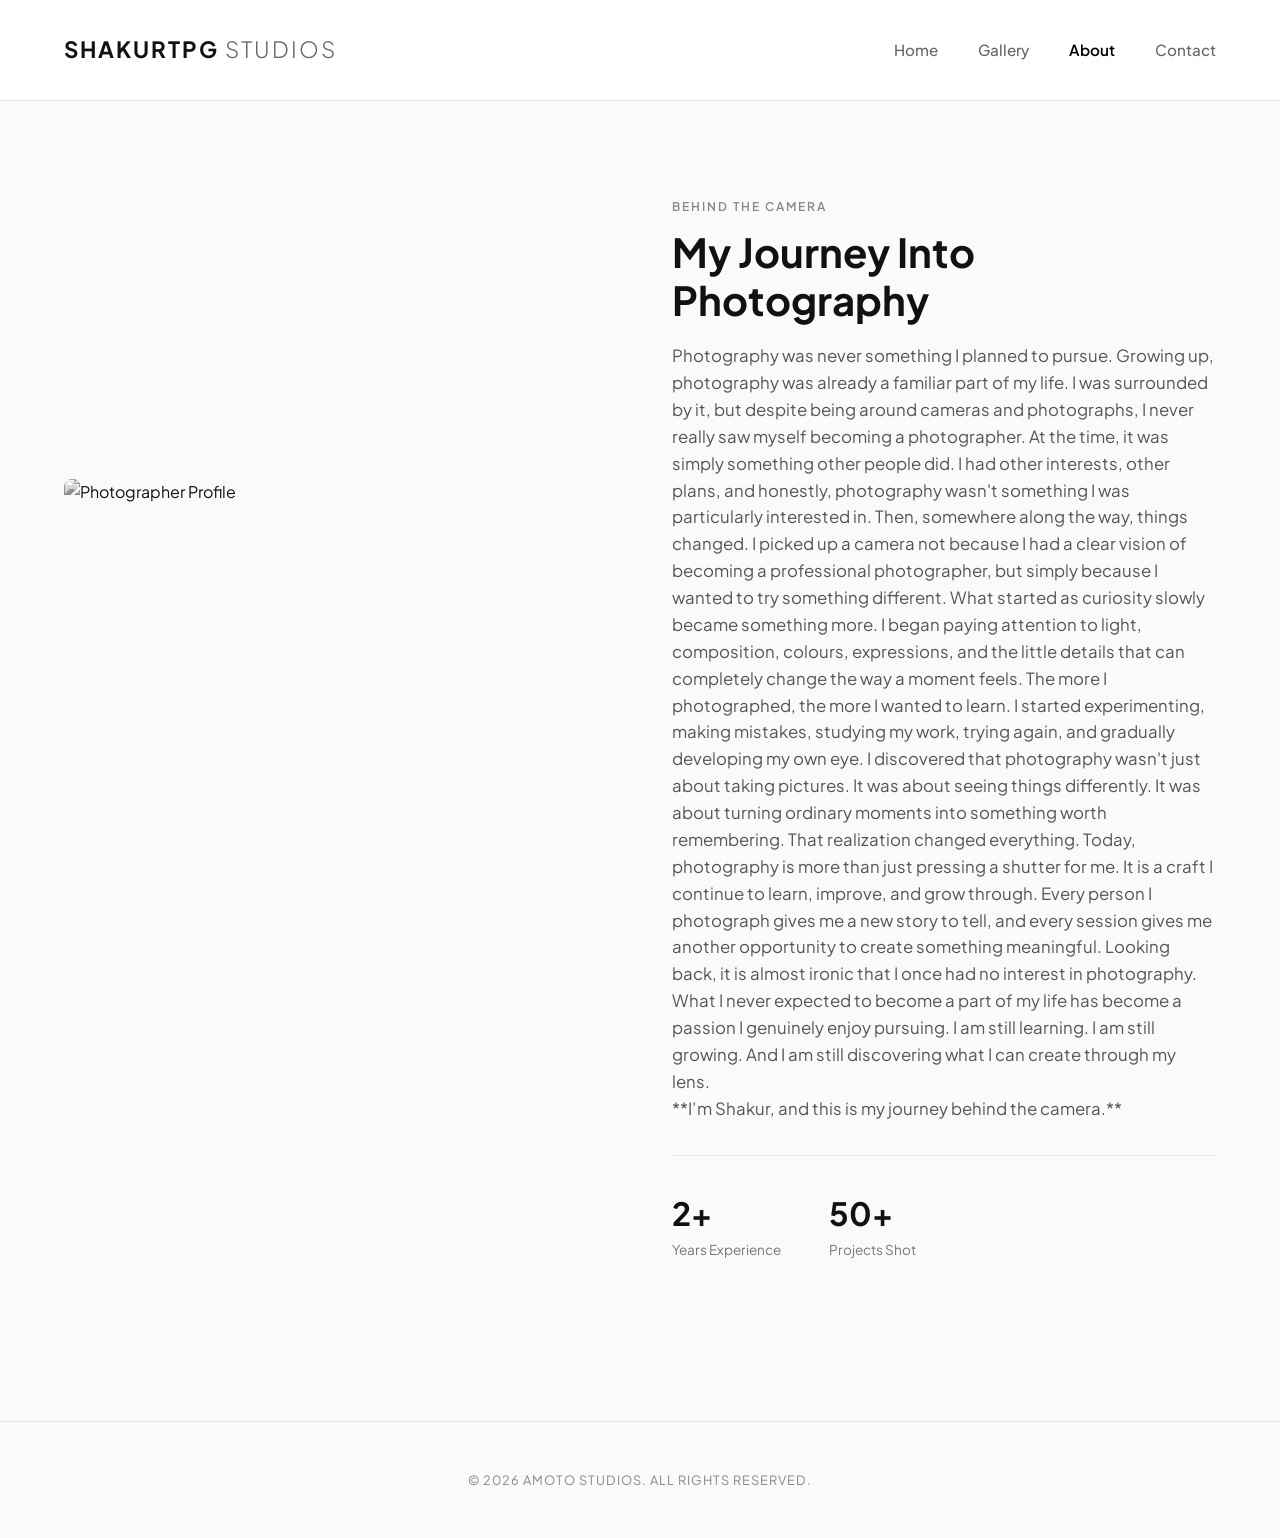
==== about.html @ 45916375 "Add files via upload" ====
<!DOCTYPE html>
<html lang="en">
<head>
    <meta charset="UTF-8">
    <meta name="viewport" content="width=device-width, initial-scale=1.0">
    <title>About | SHAKURTPG</title>
    <link rel="stylesheet" href="style.css">
    <link href="https://fonts.googleapis.com/css2?family=Plus+Jakarta+Sans:wght@300;400;500;600;700&display=swap" rel="stylesheet">
</head>
<body>
    <header>
        <div class="logo">SHAKURTPG <span>STUDIOS</span></div>
        <nav>
            <a href="index.html">Home</a>
            <a href="gallery.html">Gallery</a>
            <a href="about.html" class="active">About</a>
            <a href="contact.html">Contact</a>
        </nav>
    </header>

    <main class="page-container">
        <section class="about-section">
            <div class="about-image">
                <img src="camera1.jpg" alt="Photographer Profile">
            </div>
            <div class="about-text">
                <span class="tag">Behind the Camera</span>
                <h1>My Journey Into Photography</h1>
                <p>

Photography was never something I planned to pursue.

Growing up, photography was already a familiar part of my life. I was surrounded by it, but despite being around cameras and photographs, I never really saw myself becoming a photographer. At the time, it was simply something other people did. I had other interests, other plans, and honestly, photography wasn't something I was particularly interested in.

Then, somewhere along the way, things changed.

I picked up a camera not because I had a clear vision of becoming a professional photographer, but simply because I wanted to try something different. What started as curiosity slowly became something more. I began paying attention to light, composition, colours, expressions, and the little details that can completely change the way a moment feels.

The more I photographed, the more I wanted to learn.

I started experimenting, making mistakes, studying my work, trying again, and gradually developing my own eye. I discovered that photography wasn't just about taking pictures. It was about seeing things differently. It was about turning ordinary moments into something worth remembering.

That realization changed everything.

Today, photography is more than just pressing a shutter for me. It is a craft I continue to learn, improve, and grow through. Every person I photograph gives me a new story to tell, and every session gives me another opportunity to create something meaningful.

Looking back, it is almost ironic that I once had no interest in photography. What I never expected to become a part of my life has become a passion I genuinely enjoy pursuing.

I am still learning. I am still growing. And I am still discovering what I can create through my lens.

<br>**I’m Shakur, and this is my journey behind the camera.**</p>
                <div class="stats-grid">
                    <div class="stat-card">
                        <h3>2+</h3>
                        <p>Years Experience</p>
                    </div>
                    <div class="stat-card">
                        <h3>50+</h3>
                        <p>Projects Shot</p>
                    </div>
                </div>
            </div>
        </section>
    </main>

    <footer>
        <p>&copy; 2026 AMOTO STUDIOS. ALL RIGHTS RESERVED.</p>
    </footer>
</body>
</html>
---- style.css ----
* { 
    margin: 0; 
    padding: 0; 
    box-sizing: border-box; 
} 

body { 
    font-family: 'Plus Jakarta Sans', sans-serif; 
    background-color: #FAFAFA; 
    color: #111111; 
    line-height: 1.6; 
} 

/* Header & Nav */ 
header { 
    display: flex; 
    justify-content: space-between; 
    align-items: center; 
    padding: 2rem 5%; 
    background-color: #FFFFFF; 
    border-bottom: 1px solid #E5E5E5; 
} 

.logo { 
    font-size: 1.4rem; 
    font-weight: 700; 
    letter-spacing: 2px; 
} 

.logo span { 
    font-weight: 300; 
    color: #666; 
} 

nav { 
    display: flex; 
    gap: 2.5rem; 
} 

nav a { 
    text-decoration: none; 
    color: #666666; 
    font-weight: 500; 
    font-size: 0.95rem; 
    transition: color 0.2s ease; 
} 

nav a:hover, nav a.active { 
    color: #000000; 
    font-weight: 600; 
} 

/* Base Container */ 
main { 
    padding: 0 5%; 
} 

.page-container { 
    padding-top: 4rem; 
    padding-bottom: 4rem; 
} 

.tag { 
    text-transform: uppercase; 
    font-size: 0.75rem; 
    letter-spacing: 2px; 
    font-weight: 600; 
    color: #888; 
    display: block; 
    margin-bottom: 0.75rem; 
} 

/* Hero Section */ 
.hero { 
    display: flex; 
    align-items: center; 
    justify-content: space-between; 
    min-height: calc(85vh - 80px); 
    gap: 4rem; 
    padding: 3rem 0; 
} 

.hero-content { 
    flex: 1; 
} 

.hero-content h1 { 
    font-size: 3.2rem; 
    line-height: 1.15; 
    font-weight: 700; 
    margin-bottom: 1.2rem; 
    letter-spacing: -1px; 
} 

.hero-content p { 
    font-size: 1.1rem; 
    color: #555; 
    margin-bottom: 2rem; 
    max-width: 500px; 
} 

.hero-btns { 
    display: flex; 
    gap: 1rem; 
} 

.btn { 
    padding: 0.9rem 2rem; 
    text-decoration: none; 
    border-radius: 4px; 
    font-weight: 600; 
    font-size: 0.9rem; 
    transition: all 0.2s ease; 
} 

.btn.primary { 
    background-color: #000000; 
    color: #FFFFFF; 
    border: 1px solid #000000; 
} 

.btn.primary:hover { 
    background-color: #222222; 
} 

.btn.secondary { 
    background-color: transparent; 
    color: #000000; 
    border: 1px solid #CCCCCC; 
} 

.btn.secondary:hover { 
    border-color: #000000; 
} 

.hero-image { 
    flex: 1; 
    height: 500px; 
} 

.hero-image img { 
    width: 110%; 
    height: 100%; 
    
    border-radius: 8px; 
   transition: filter 0.4s ease; 
} 



/* Featured Works */ 
.featured-section { 
    padding: 5rem 0; 
    border-top: 1px solid #E5E5E5; 
} 

.featured-section h2 { 
    font-size: 1.8rem; 
    margin-bottom: 2.5rem; 
    letter-spacing: -0.5px; 
} 

.featured-grid { 
    display: grid; 
    grid-template-columns: repeat(auto-fit, minmax(300px, 1fr)); 
    gap: 2rem; 
} 

.work-card { 
    background: #FFFFFF; 
    border-radius: 8px; 
    overflow: hidden; 
    border: 1px solid #E5E5E5; 
} 

.work-card img { 
    width: 100%; 
    height: 380px; 
    object-fit: cover; 
 
} 

.work-card:hover img { 
    filter: grayscale(0%); 
} 

.card-info { 
    padding: 1.2rem; 
} 

.card-info h3 { 
    font-size: 1.1rem; 
    font-weight: 600; 
} 

.card-info span { 
    font-size: 0.85rem; 
    color: #777; 
} 

/* Gallery Page */ 
.page-header { 
    text-align: center; 
    margin-bottom: 3.5rem; 
} 

.page-header h1 { 
    font-size: 2.8rem; 
    margin-bottom: 0.5rem; 
} 

.page-header p { 
    color: #666; 
} 

.gallery-grid { 
    display: grid; 
    grid-template-columns: repeat(auto-fit, minmax(320px, 1fr)); 
    gap: 1.5rem; 
} 

.gallery-item { 
    height: 500px; 
    overflow: hidden; 
    border-radius: 6px; 
} 

.gallery-item img { 
    width: 100%; 
    height: 100%; 
    object-fit: cover; 
    
    transition: all 0.4s ease; 
} 

.gallery-item:hover img { 
    
    transform: scale(1.03); 
} 

/* About Page */ 
.about-section { 
    display: flex; 
    align-items: center; 
    gap: 4rem; 
    padding: 2rem 0; 
} 

.about-image { 
    flex: 1; 
    height: 500px; 
} 

.about-image img { 
    width: 100%; 
    height: 100%; 
    object-fit: cover; 
    border-radius: 8px; 
    filter: grayscale(100%); 
} 

.about-text { 
    flex: 1; 
} 

.about-text h1 { 
    font-size: 2.5rem; 
    margin-bottom: 1.2rem; 
    line-height: 1.2; 
} 

.about-text p { 
    color: #555; 
    margin-bottom: 2rem; 
    font-size: 1.05rem; 
} 

.stats-grid { 
    display: flex; 
    gap: 3rem; 
    border-top: 1px solid #E5E5E5; 
    padding-top: 2rem; 
} 

.stat-card h3 { 
    font-size: 2rem; 
    font-weight: 700; 
} 

.stat-card p { 
    font-size: 0.85rem; 
    color: #777; 
    margin: 0; 
} 

/* Contact Page */ 
.contact-wrapper { 
    display: flex; 
    gap: 5rem; 
    padding: 2rem 0; 
} 

.contact-info { 
    flex: 1; 
} 

.contact-info h1 { 
    font-size: 2.8rem; 
    margin-bottom: 1rem; 
} 

.contact-info p { 
    color: #555; 
    margin-bottom: 2rem; 
} 

.details p { 
    margin-bottom: 0.5rem; 
    color: #111; 
} 

/* Social Icons */ 
.social-icons { 
    display: flex; 
    gap: 1rem; 
    margin-top: 1.5rem; 
} 

.icon-btn { 
    display: inline-flex; 
    align-items: center; 
    justify-content: center; 
    width: 44px; 
    height: 44px; 
    border-radius: 50%; 
    border: 1px solid #E5E5E5; 
    color: #111; 
    font-size: 1.2rem; 
    text-decoration: none; 
    transition: all 0.2s ease; 
} 

.icon-btn:hover { 
    background-color: #000; 
    color: #fff; 
    border-color: #000; 
} 

/* WhatsApp Card & Bubble */ 
.whatsapp-card { 
    flex: 1; 
    background: #F0F2F5; 
    padding: 2rem; 
    border-radius: 16px; 
    border: 1px solid #E0E0E0; 
    display: flex; 
    flex-direction: column; 
    justify-content: space-between; 
} 

.wa-header { 
    display: flex; 
    align-items: center; 
    gap: 1rem; 
    margin-bottom: 1.5rem; 
} 

.wa-main-icon { 
    font-size: 2.2rem; 
    color: #25D366; 
} 

.wa-header h3 { 
    font-size: 1.1rem; 
    color: #111; 
    margin: 0; 
} 

.wa-header p { 
    font-size: 0.8rem; 
    color: #666; 
    margin: 0; 
} 

.wa-chat-bubble { 
    background: #FFFFFF; 
    padding: 1rem 1.2rem; 
    border-radius: 0 12px 12px 12px; 
    box-shadow: 0 2px 4px rgba(0,0,0,0.05); 
    margin-bottom: 2rem; 
    position: relative; 
    max-width: 85%; 
} 

.wa-chat-bubble p { 
    font-size: 0.9rem; 
    color: #333; 
    margin: 0; 
} 

.wa-action-btn { 
    display: flex; 
    align-items: center; 
    justify-content: center; 
    gap: 0.6rem; 
    background-color: #25D366; 
    color: #FFFFFF; 
    padding: 0.9rem; 
    border-radius: 8px; 
    text-decoration: none; 
    font-weight: 600; 
    font-size: 0.95rem; 
    transition: background-color 0.2s ease; 
} 

.wa-action-btn:hover { 
    background-color: #1EBE5D; 
} 

.email-link { 
    color: inherit; 
    text-decoration: underline; 
    transition: opacity 0.2s ease; 
} 

.email-link:hover { 
    opacity: 0.7; 
} 

/* Footer */ 
footer { 
    text-align: center; 
    padding: 3rem 0; 
    border-top: 1px solid #E5E5E5; 
    margin-top: 4rem; 
    font-size: 0.8rem; 
    color: #888; 
    letter-spacing: 1px; 
} 

/* Responsive */ 
@media (max-width: 768px) { 
    header { 
        flex-direction: column; 
        gap: 1rem; 
    } 
    nav { 
        gap: 1.5rem; 
    } 
    .hero, .about-section, .contact-wrapper { 
        flex-direction: column; 
        gap: 2rem; 
    } 
    .hero-content h1 { 
        font-size: 2.4rem; 
    } 
    .hero-image, .about-image { 
        width: 100%; 
        height: 350px; 
    } 
}
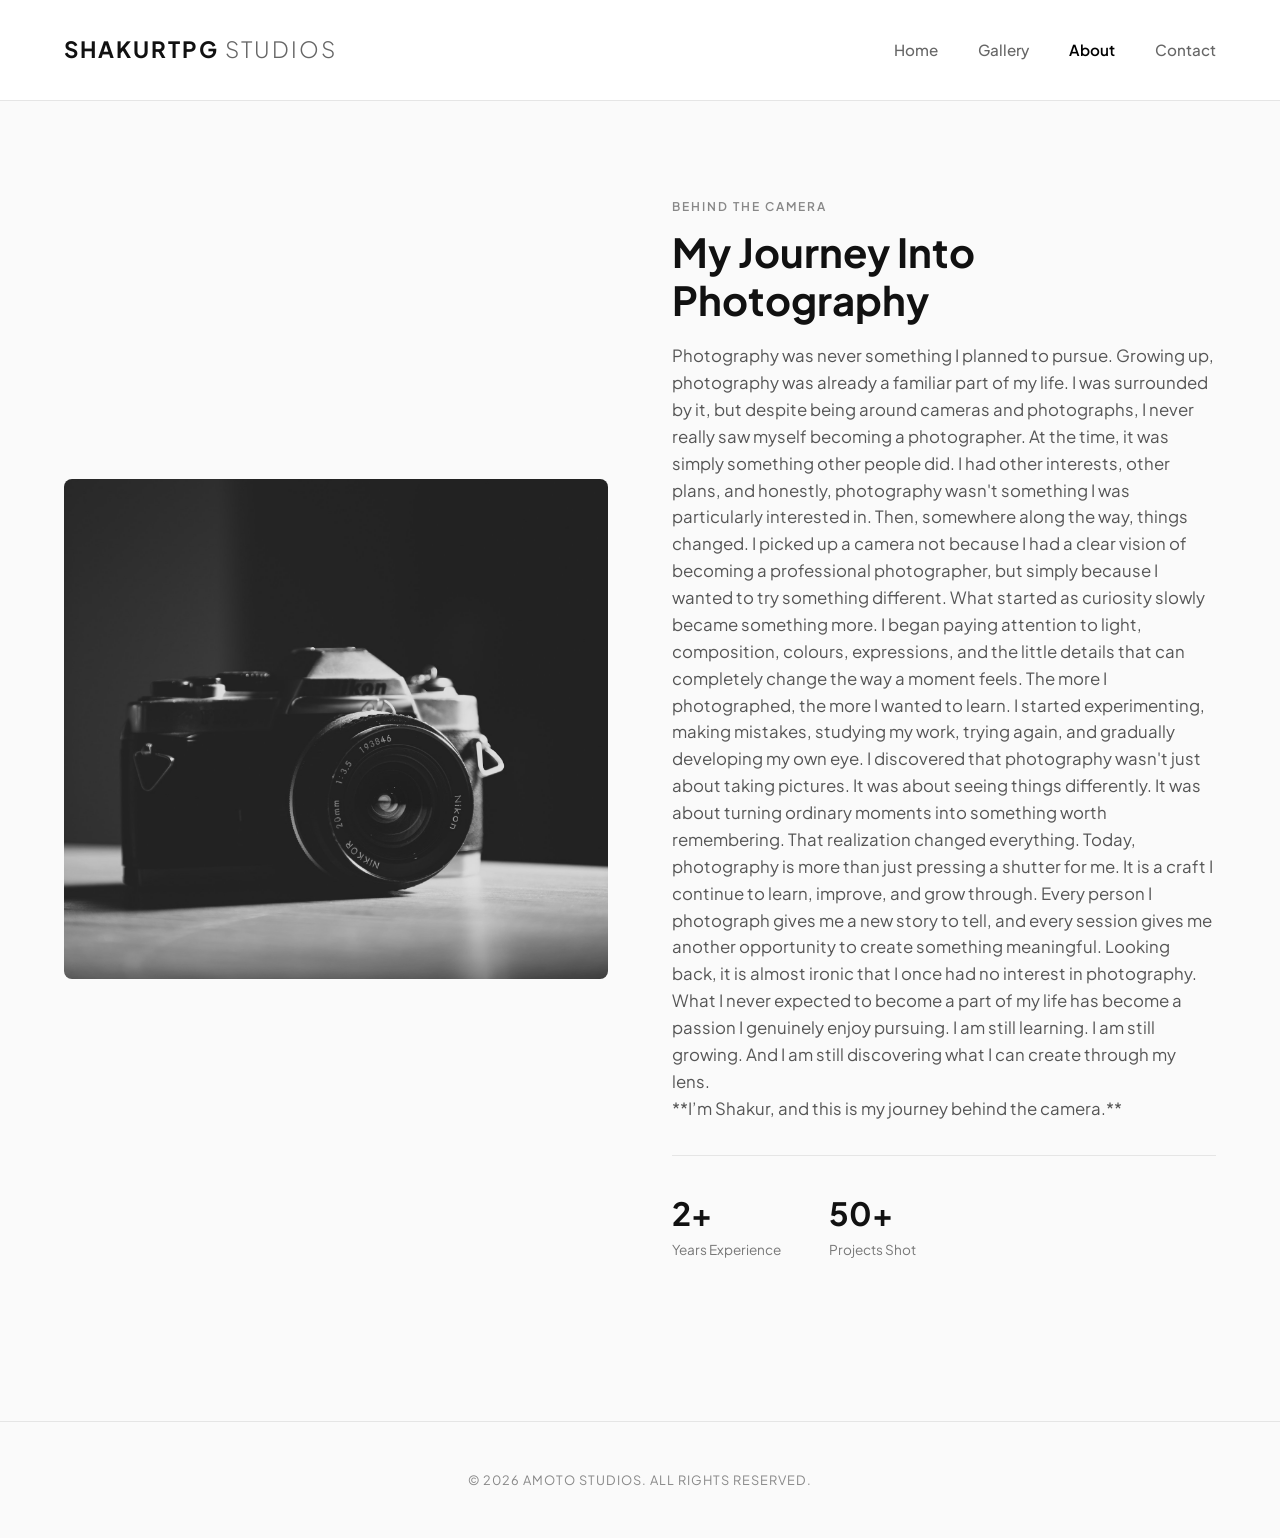
==== commit bec0dfe2: "Update about.html" ====
--- a/about.html
+++ b/about.html
@@ -6,6 +6,11 @@
     <title>About | SHAKURTPG</title>
     <link rel="stylesheet" href="style.css">
     <link href="https://fonts.googleapis.com/css2?family=Plus+Jakarta+Sans:wght@300;400;500;600;700&display=swap" rel="stylesheet">
+    <!-- Favicon / Tab Icon -->
+<link rel="icon" type="image/png" sizes="32x32" href="camera3.png">
+<link rel="icon" type="image/png" sizes="16x16" href="camera3.png">
+<link rel="apple-touch-icon" sizes="180x180" href="camera3.png">
+
 </head>
 <body>
     <header>
@@ -67,4 +72,4 @@
         <p>&copy; 2026 AMOTO STUDIOS. ALL RIGHTS RESERVED.</p>
     </footer>
 </body>
-</html>+</html>
--- a/style.css
+++ b/style.css
@@ -133,18 +133,7 @@
     border-color: #000000; 
 } 
 
-.hero-image { 
-    flex: 1; 
-    height: 500px; 
-} 
-
-.hero-image img { 
-    width: 110%; 
-    height: 100%; 
-    
-    border-radius: 8px; 
-   transition: filter 0.4s ease; 
-} 
+
 
 
 
@@ -213,30 +202,123 @@
     color: #666; 
 } 
 
+/* Side-by-side grid with reduced image height */
 .gallery-grid { 
     display: grid; 
-    grid-template-columns: repeat(auto-fit, minmax(320px, 1fr)); 
-    gap: 1.5rem; 
-} 
+    grid-template-columns: repeat(2, 1fr); /* 2 side-by-side on mobile */
+    gap: 1.25rem; 
+} 
+
+@media (min-width: 900px) {
+    .gallery-grid {
+        grid-template-columns: repeat(3, 1fr); /* 3 side-by-side on desktop */
+    }
+}
 
 .gallery-item { 
-    height: 500px; 
+    height: 260px; /* Reduced fixed height */
     overflow: hidden; 
     border-radius: 6px; 
+    cursor: pointer;
 } 
 
 .gallery-item img { 
     width: 100%; 
     height: 100%; 
     object-fit: cover; 
-    
-    transition: all 0.4s ease; 
+    transition: transform 0.3s ease, filter 0.3s ease; 
+    display: block;
 } 
 
 .gallery-item:hover img { 
-    
     transform: scale(1.03); 
 } 
+
+/* Lightbox Modal Styling */
+.lightbox {
+    display: none;
+    position: fixed;
+    z-index: 1000;
+    top: 0;
+    left: 0;
+    width: 100%;
+    height: 100%;
+    background-color: rgba(0, 0, 0, 0.92);
+    justify-content: center;
+    align-items: center;
+    backdrop-filter: blur(5px);
+}
+
+.lightbox-content {
+    max-width: 85%;
+    max-height: 85vh;
+    display: flex;
+    align-items: center;
+    justify-content: center;
+}
+
+.lightbox-content img {
+    max-width: 100%;
+    max-height: 85vh;
+    object-fit: contain;
+    border-radius: 6px;
+    box-shadow: 0 10px 30px rgba(0,0,0,0.5);
+}
+
+/* Close Button (Finer X at Top Right) */
+.close-btn {
+    position: absolute;
+    top: 25px;
+    right: 35px;
+    color: #FFFFFF;
+    font-size: 2rem;
+    font-weight: 300;
+    cursor: pointer;
+    line-height: 1;
+    width: 44px;
+    height: 44px;
+    display: flex;
+    align-items: center;
+    justify-content: center;
+    border-radius: 50%;
+    background: rgba(255, 255, 255, 0.1);
+    transition: background 0.2s ease, transform 0.2s ease;
+}
+
+.close-btn:hover {
+    background: rgba(255, 255, 255, 0.25);
+    transform: scale(1.05);
+}
+
+/* Left & Right Navigation Arrows */
+.prev-btn, .next-btn {
+    position: absolute;
+    top: 50%;
+    transform: translateY(-50%);
+    background: rgba(255, 255, 255, 0.12);
+    color: #FFFFFF;
+    border: none;
+    font-size: 1.5rem;
+    padding: 1rem 1.2rem;
+    cursor: pointer;
+    border-radius: 50%;
+    transition: background 0.2s ease, transform 0.2s ease;
+    user-select: none;
+}
+
+.prev-btn:hover, .next-btn:hover {
+    background: rgba(255, 255, 255, 0.3);
+    transform: translateY(-50%) scale(1.1);
+}
+
+.prev-btn { left: 25px; }
+.next-btn { right: 25px; }
+
+@media (max-width: 600px) {
+    .prev-btn { left: 10px; }
+    .next-btn { right: 10px; }
+}
+
 
 /* About Page */ 
 .about-section { 
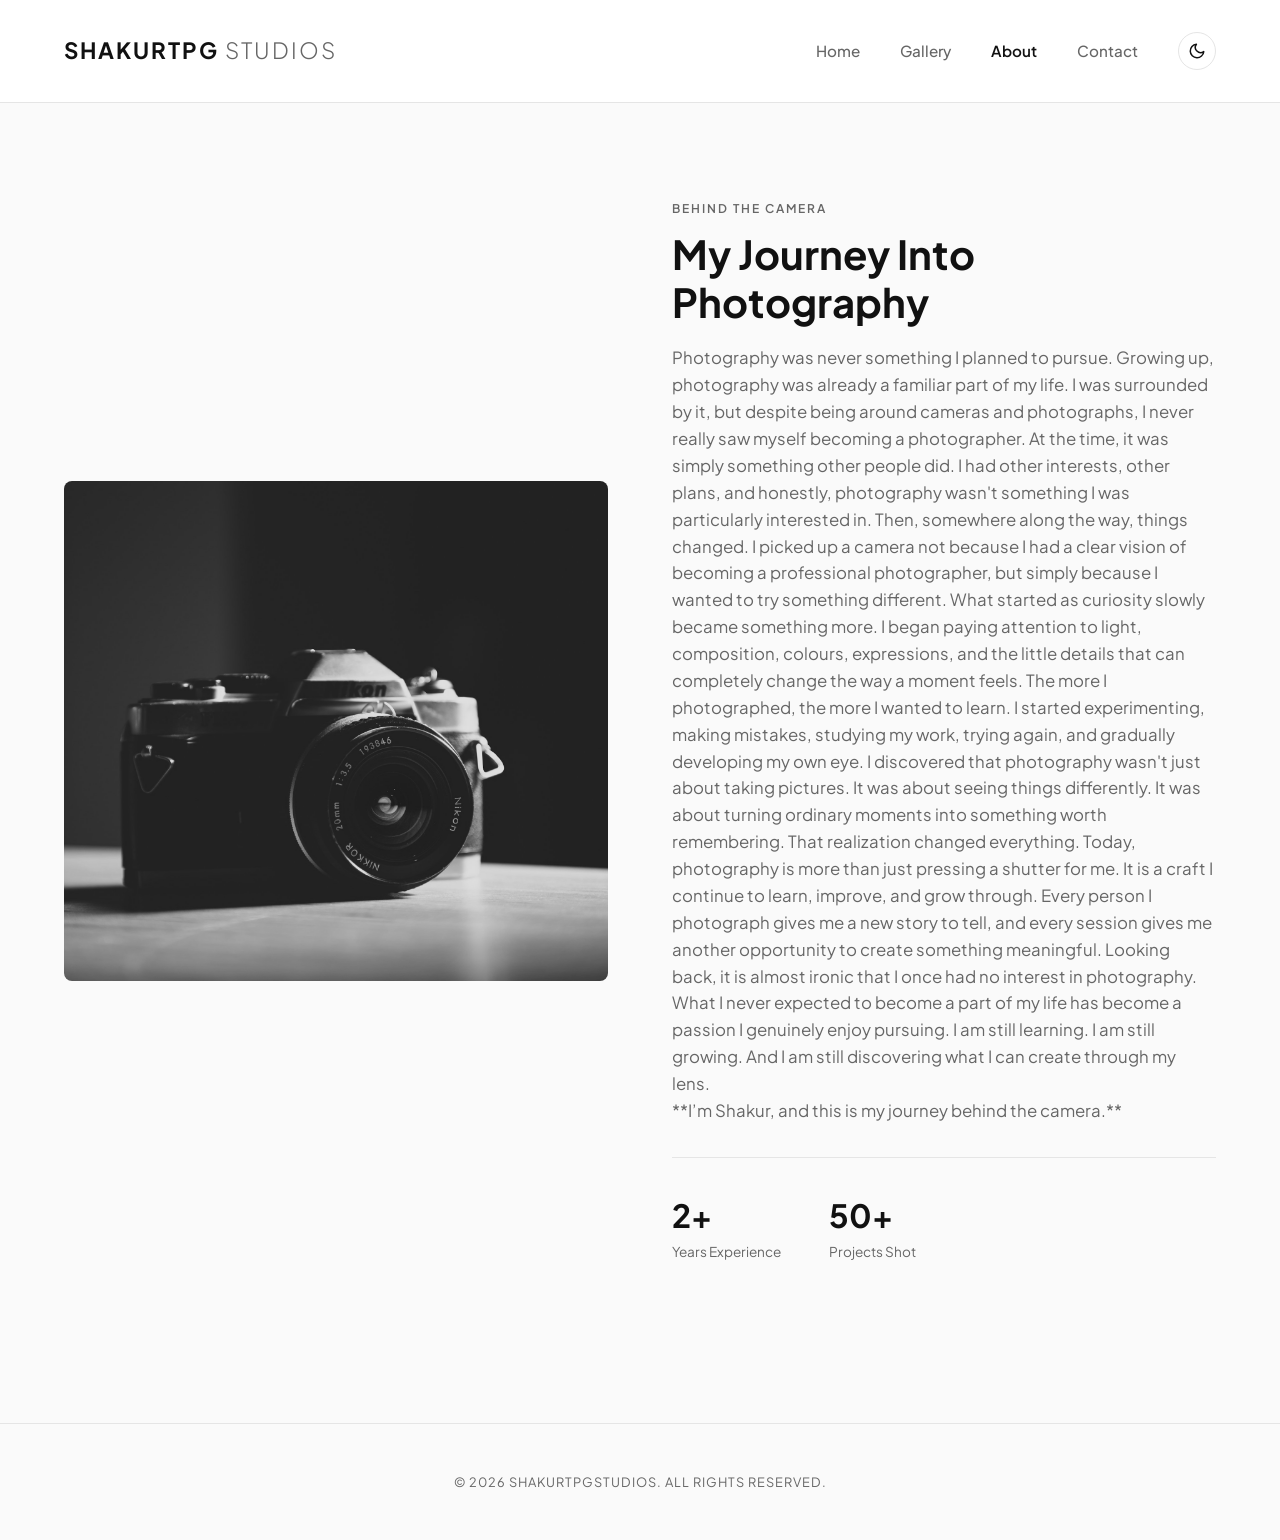
==== commit 5ca1f7f7: "Update about.html" ====
--- a/about.html
+++ b/about.html
@@ -20,6 +20,23 @@
             <a href="gallery.html">Gallery</a>
             <a href="about.html" class="active">About</a>
             <a href="contact.html">Contact</a>
+              <!-- Theme Toggle Button -->
+    <button id="theme-toggle" class="theme-btn" aria-label="Toggle Theme">
+        <svg id="moon-icon" class="theme-svg" xmlns="http://www.w3.org/2000/svg" width="18" height="18" viewBox="0 0 24 24" fill="none" stroke="currentColor" stroke-width="2" stroke-linecap="round" stroke-linejoin="round">
+            <path d="M21 12.79A9 9 0 1 1 11.21 3 7 7 0 0 0 21 12.79z"></path>
+        </svg>
+        <svg id="sun-icon" class="theme-svg hidden" xmlns="http://www.w3.org/2000/svg" width="18" height="18" viewBox="0 0 24 24" fill="none" stroke="currentColor" stroke-width="2" stroke-linecap="round" stroke-linejoin="round">
+            <circle cx="12" cy="12" r="5"></circle>
+            <line x1="12" y1="1" x2="12" y2="3"></line>
+            <line x1="12" y1="21" x2="12" y2="23"></line>
+            <line x1="4.22" y1="4.22" x2="5.64" y2="5.64"></line>
+            <line x1="18.36" y1="18.36" x2="19.78" y2="19.78"></line>
+            <line x1="1" y1="12" x2="3" y2="12"></line>
+            <line x1="21" y1="12" x2="23" y2="12"></line>
+            <line x1="4.22" y1="19.78" x2="5.64" y2="18.36"></line>
+            <line x1="18.36" y1="5.64" x2="19.78" y2="4.22"></line>
+        </svg>
+    </button>
         </nav>
     </header>
 
@@ -69,7 +86,8 @@
     </main>
 
     <footer>
-        <p>&copy; 2026 AMOTO STUDIOS. ALL RIGHTS RESERVED.</p>
+        <p>&copy; 2026 SHAKURTPGSTUDIOS. ALL RIGHTS RESERVED.</p>
     </footer>
+    <script src="script.js"></script>
 </body>
 </html>
--- a/style.css
+++ b/style.css
@@ -1,3 +1,32 @@
+/* Theme CSS Variables */
+:root {
+    --bg-color: #FAFAFA;
+    --card-bg: #FFFFFF;
+    --text-color: #111111;
+    --text-muted: #666666;
+    --border-color: #E5E5E5;
+    --btn-primary-bg: #000000;
+    --btn-primary-text: #FFFFFF;
+    --btn-secondary-border: #CCCCCC;
+    --wa-bg: #F0F2F5;
+    --wa-bubble: #FFFFFF;
+    --wa-bubble-text: #333333;
+}
+
+[data-theme="dark"] {
+    --bg-color: #0E0E0E;
+    --card-bg: #161616;
+    --text-color: #F1F1F1;
+    --text-muted: #A0A0A0;
+    --border-color: #262626;
+    --btn-primary-bg: #FFFFFF;
+    --btn-primary-text: #000000;
+    --btn-secondary-border: #444444;
+    --wa-bg: #1C1C1E;
+    --wa-bubble: #2C2C2E;
+    --wa-bubble-text: #E5E5EA;
+}
+
 * { 
     margin: 0; 
     padding: 0; 
@@ -6,10 +35,24 @@
 
 body { 
     font-family: 'Plus Jakarta Sans', sans-serif; 
-    background-color: #FAFAFA; 
-    color: #111111; 
+    background-color: var(--bg-color); 
+    color: var(--text-color); 
     line-height: 1.6; 
-} 
+    transition: background-color 0.3s ease, color 0.3s ease;
+} 
+
+/* Image Protection */
+img {
+    -webkit-user-select: none;
+    -khtml-user-select: none;
+    -moz-user-select: none;
+    -o-user-select: none;
+    user-select: none;
+    -webkit-touch-callout: none;
+    -webkit-user-drag: none;
+    user-drag: none;
+    pointer-events: auto;
+}
 
 /* Header & Nav */ 
 header { 
@@ -17,38 +60,74 @@
     justify-content: space-between; 
     align-items: center; 
     padding: 2rem 5%; 
-    background-color: #FFFFFF; 
-    border-bottom: 1px solid #E5E5E5; 
+    background-color: var(--card-bg); 
+    border-bottom: 1px solid var(--border-color); 
 } 
 
 .logo { 
     font-size: 1.4rem; 
     font-weight: 700; 
     letter-spacing: 2px; 
+    color: var(--text-color);
 } 
 
 .logo span { 
     font-weight: 300; 
-    color: #666; 
+    color: var(--text-muted); 
 } 
 
 nav { 
     display: flex; 
+    align-items: center;
     gap: 2.5rem; 
 } 
 
 nav a { 
     text-decoration: none; 
-    color: #666666; 
+    color: var(--text-muted); 
     font-weight: 500; 
     font-size: 0.95rem; 
     transition: color 0.2s ease; 
 } 
 
 nav a:hover, nav a.active { 
-    color: #000000; 
+    color: var(--text-color); 
     font-weight: 600; 
 } 
+
+/* Theme Toggle Button */
+.theme-btn {
+    background: transparent;
+    border: 1px solid var(--border-color);
+    color: var(--text-color);
+    width: 38px;
+    height: 38px;
+    border-radius: 50%;
+    cursor: pointer;
+    display: flex;
+    align-items: center;
+    justify-content: center;
+    transition: border-color 0.2s ease, background-color 0.2s ease;
+    padding: 0;
+}
+
+.theme-btn:hover {
+    border-color: var(--text-color);
+    background-color: rgba(0, 0, 0, 0.04);
+}
+
+[data-theme="dark"] .theme-btn:hover {
+    background-color: rgba(255, 255, 255, 0.08);
+}
+
+.theme-svg {
+    stroke: var(--text-color);
+    transition: transform 0.3s ease;
+}
+
+.theme-svg.hidden {
+    display: none;
+}
 
 /* Base Container */ 
 main { 
@@ -65,7 +144,7 @@
     font-size: 0.75rem; 
     letter-spacing: 2px; 
     font-weight: 600; 
-    color: #888; 
+    color: var(--text-muted); 
     display: block; 
     margin-bottom: 0.75rem; 
 } 
@@ -94,7 +173,7 @@
 
 .hero-content p { 
     font-size: 1.1rem; 
-    color: #555; 
+    color: var(--text-muted); 
     margin-bottom: 2rem; 
     max-width: 500px; 
 } 
@@ -114,33 +193,29 @@
 } 
 
 .btn.primary { 
-    background-color: #000000; 
-    color: #FFFFFF; 
-    border: 1px solid #000000; 
+    background-color: var(--btn-primary-bg); 
+    color: var(--btn-primary-text); 
+    border: 1px solid var(--btn-primary-bg); 
 } 
 
 .btn.primary:hover { 
-    background-color: #222222; 
+    opacity: 0.9;
 } 
 
 .btn.secondary { 
     background-color: transparent; 
-    color: #000000; 
-    border: 1px solid #CCCCCC; 
+    color: var(--text-color); 
+    border: 1px solid var(--btn-secondary-border); 
 } 
 
 .btn.secondary:hover { 
-    border-color: #000000; 
-} 
-
-
-
-
+    border-color: var(--text-color); 
+} 
 
 /* Featured Works */ 
 .featured-section { 
     padding: 5rem 0; 
-    border-top: 1px solid #E5E5E5; 
+    border-top: 1px solid var(--border-color); 
 } 
 
 .featured-section h2 { 
@@ -156,21 +231,16 @@
 } 
 
 .work-card { 
-    background: #FFFFFF; 
+    background: var(--card-bg); 
     border-radius: 8px; 
     overflow: hidden; 
-    border: 1px solid #E5E5E5; 
+    border: 1px solid var(--border-color); 
 } 
 
 .work-card img { 
     width: 100%; 
     height: 380px; 
     object-fit: cover; 
- 
-} 
-
-.work-card:hover img { 
-    filter: grayscale(0%); 
 } 
 
 .card-info { 
@@ -184,7 +254,7 @@
 
 .card-info span { 
     font-size: 0.85rem; 
-    color: #777; 
+    color: var(--text-muted); 
 } 
 
 /* Gallery Page */ 
@@ -199,24 +269,23 @@
 } 
 
 .page-header p { 
-    color: #666; 
-} 
-
-/* Side-by-side grid with reduced image height */
+    color: var(--text-muted); 
+} 
+
 .gallery-grid { 
     display: grid; 
-    grid-template-columns: repeat(2, 1fr); /* 2 side-by-side on mobile */
+    grid-template-columns: repeat(2, 1fr); 
     gap: 1.25rem; 
 } 
 
 @media (min-width: 900px) {
     .gallery-grid {
-        grid-template-columns: repeat(3, 1fr); /* 3 side-by-side on desktop */
+        grid-template-columns: repeat(3, 1fr); 
     }
 }
 
 .gallery-item { 
-    height: 260px; /* Reduced fixed height */
+    height: 260px; 
     overflow: hidden; 
     border-radius: 6px; 
     cursor: pointer;
@@ -226,7 +295,7 @@
     width: 100%; 
     height: 100%; 
     object-fit: cover; 
-    transition: transform 0.3s ease, filter 0.3s ease; 
+    transition: transform 0.3s ease; 
     display: block;
 } 
 
@@ -234,7 +303,7 @@
     transform: scale(1.03); 
 } 
 
-/* Lightbox Modal Styling */
+/* Aesthetic Lightbox Modal Styling */
 .lightbox {
     display: none;
     position: fixed;
@@ -243,10 +312,10 @@
     left: 0;
     width: 100%;
     height: 100%;
-    background-color: rgba(0, 0, 0, 0.92);
+    background-color: rgba(0, 0, 0, 0.94);
     justify-content: center;
     align-items: center;
-    backdrop-filter: blur(5px);
+    backdrop-filter: blur(10px);
 }
 
 .lightbox-content {
@@ -262,63 +331,63 @@
     max-height: 85vh;
     object-fit: contain;
     border-radius: 6px;
-    box-shadow: 0 10px 30px rgba(0,0,0,0.5);
-}
-
-/* Close Button (Finer X at Top Right) */
+    box-shadow: 0 12px 40px rgba(0, 0, 0, 0.6);
+}
+
+/* Minimalist Lightbox Action Controls */
 .close-btn {
     position: absolute;
     top: 25px;
-    right: 35px;
-    color: #FFFFFF;
-    font-size: 2rem;
-    font-weight: 300;
-    cursor: pointer;
-    line-height: 1;
+    right: 25px;
     width: 44px;
     height: 44px;
+    border-radius: 50%;
+    background: rgba(255, 255, 255, 0.08);
+    border: 1px solid rgba(255, 255, 255, 0.15);
     display: flex;
     align-items: center;
     justify-content: center;
-    border-radius: 50%;
-    background: rgba(255, 255, 255, 0.1);
-    transition: background 0.2s ease, transform 0.2s ease;
+    cursor: pointer;
+    transition: all 0.25 ease;
+    z-index: 1001;
 }
 
 .close-btn:hover {
-    background: rgba(255, 255, 255, 0.25);
-    transform: scale(1.05);
-}
-
-/* Left & Right Navigation Arrows */
+    background: rgba(255, 255, 255, 0.2);
+    transform: scale(1.08);
+}
+
 .prev-btn, .next-btn {
     position: absolute;
     top: 50%;
     transform: translateY(-50%);
-    background: rgba(255, 255, 255, 0.12);
-    color: #FFFFFF;
-    border: none;
-    font-size: 1.5rem;
-    padding: 1rem 1.2rem;
+    width: 48px;
+    height: 48px;
+    border-radius: 50%;
+    background: rgba(255, 255, 255, 0.08);
+    border: 1px solid rgba(255, 255, 255, 0.15);
+    display: flex;
+    align-items: center;
+    justify-content: center;
     cursor: pointer;
-    border-radius: 50%;
-    transition: background 0.2s ease, transform 0.2s ease;
+    transition: all 0.25s ease;
     user-select: none;
+    z-index: 1001;
 }
 
 .prev-btn:hover, .next-btn:hover {
-    background: rgba(255, 255, 255, 0.3);
-    transform: translateY(-50%) scale(1.1);
+    background: rgba(255, 255, 255, 0.2);
+    transform: translateY(-50%) scale(1.08);
 }
 
 .prev-btn { left: 25px; }
 .next-btn { right: 25px; }
 
 @media (max-width: 600px) {
-    .prev-btn { left: 10px; }
-    .next-btn { right: 10px; }
-}
-
+    .prev-btn { left: 12px; }
+    .next-btn { right: 12px; }
+    .close-btn { top: 15px; right: 15px; }
+}
 
 /* About Page */ 
 .about-section { 
@@ -352,7 +421,7 @@
 } 
 
 .about-text p { 
-    color: #555; 
+    color: var(--text-muted); 
     margin-bottom: 2rem; 
     font-size: 1.05rem; 
 } 
@@ -360,7 +429,7 @@
 .stats-grid { 
     display: flex; 
     gap: 3rem; 
-    border-top: 1px solid #E5E5E5; 
+    border-top: 1px solid var(--border-color); 
     padding-top: 2rem; 
 } 
 
@@ -371,7 +440,7 @@
 
 .stat-card p { 
     font-size: 0.85rem; 
-    color: #777; 
+    color: var(--text-muted); 
     margin: 0; 
 } 
 
@@ -392,13 +461,13 @@
 } 
 
 .contact-info p { 
-    color: #555; 
+    color: var(--text-muted); 
     margin-bottom: 2rem; 
 } 
 
 .details p { 
     margin-bottom: 0.5rem; 
-    color: #111; 
+    color: var(--text-color); 
 } 
 
 /* Social Icons */ 
@@ -415,26 +484,26 @@
     width: 44px; 
     height: 44px; 
     border-radius: 50%; 
-    border: 1px solid #E5E5E5; 
-    color: #111; 
+    border: 1px solid var(--border-color); 
+    color: var(--text-color); 
     font-size: 1.2rem; 
     text-decoration: none; 
     transition: all 0.2s ease; 
 } 
 
 .icon-btn:hover { 
-    background-color: #000; 
-    color: #fff; 
-    border-color: #000; 
+    background-color: var(--btn-primary-bg); 
+    color: var(--btn-primary-text); 
+    border-color: var(--btn-primary-bg); 
 } 
 
 /* WhatsApp Card & Bubble */ 
 .whatsapp-card { 
     flex: 1; 
-    background: #F0F2F5; 
+    background: var(--wa-bg); 
     padding: 2rem; 
     border-radius: 16px; 
-    border: 1px solid #E0E0E0; 
+    border: 1px solid var(--border-color); 
     display: flex; 
     flex-direction: column; 
     justify-content: space-between; 
@@ -454,18 +523,18 @@
 
 .wa-header h3 { 
     font-size: 1.1rem; 
-    color: #111; 
+    color: var(--text-color); 
     margin: 0; 
 } 
 
 .wa-header p { 
     font-size: 0.8rem; 
-    color: #666; 
+    color: var(--text-muted); 
     margin: 0; 
 } 
 
 .wa-chat-bubble { 
-    background: #FFFFFF; 
+    background: var(--wa-bubble); 
     padding: 1rem 1.2rem; 
     border-radius: 0 12px 12px 12px; 
     box-shadow: 0 2px 4px rgba(0,0,0,0.05); 
@@ -476,7 +545,7 @@
 
 .wa-chat-bubble p { 
     font-size: 0.9rem; 
-    color: #333; 
+    color: var(--wa-bubble-text); 
     margin: 0; 
 } 
 
@@ -509,22 +578,46 @@
     opacity: 0.7; 
 } 
 
-/* Footer */ 
+/* Footer & Dev Credit */ 
 footer { 
     text-align: center; 
     padding: 3rem 0; 
-    border-top: 1px solid #E5E5E5; 
+    border-top: 1px solid var(--border-color); 
     margin-top: 4rem; 
     font-size: 0.8rem; 
-    color: #888; 
+    color: var(--text-muted); 
     letter-spacing: 1px; 
 } 
 
-/* Responsive */ 
+.dev-credit {
+    font-size: 0.65rem;
+    margin-top: 0.5rem;
+    letter-spacing: 1.5px;
+    opacity: 0.6;
+    transition: opacity 0.2s ease;
+}
+
+.dev-credit:hover {
+    opacity: 1;
+}
+
+.dev-credit a {
+    color: var(--text-color);
+    text-decoration: none;
+    font-weight: 600;
+    border-bottom: 1px solid transparent;
+    transition: border-color 0.2s ease;
+}
+
+.dev-credit a:hover {
+    border-bottom-color: var(--text-color);
+}
+
+/* Responsive Styles */ 
 @media (max-width: 768px) { 
     header { 
         flex-direction: column; 
-        gap: 1rem; 
+        gap: 1.2rem; 
     } 
     nav { 
         gap: 1.5rem; 
@@ -541,5 +634,3 @@
         height: 350px; 
     } 
 }
-
-
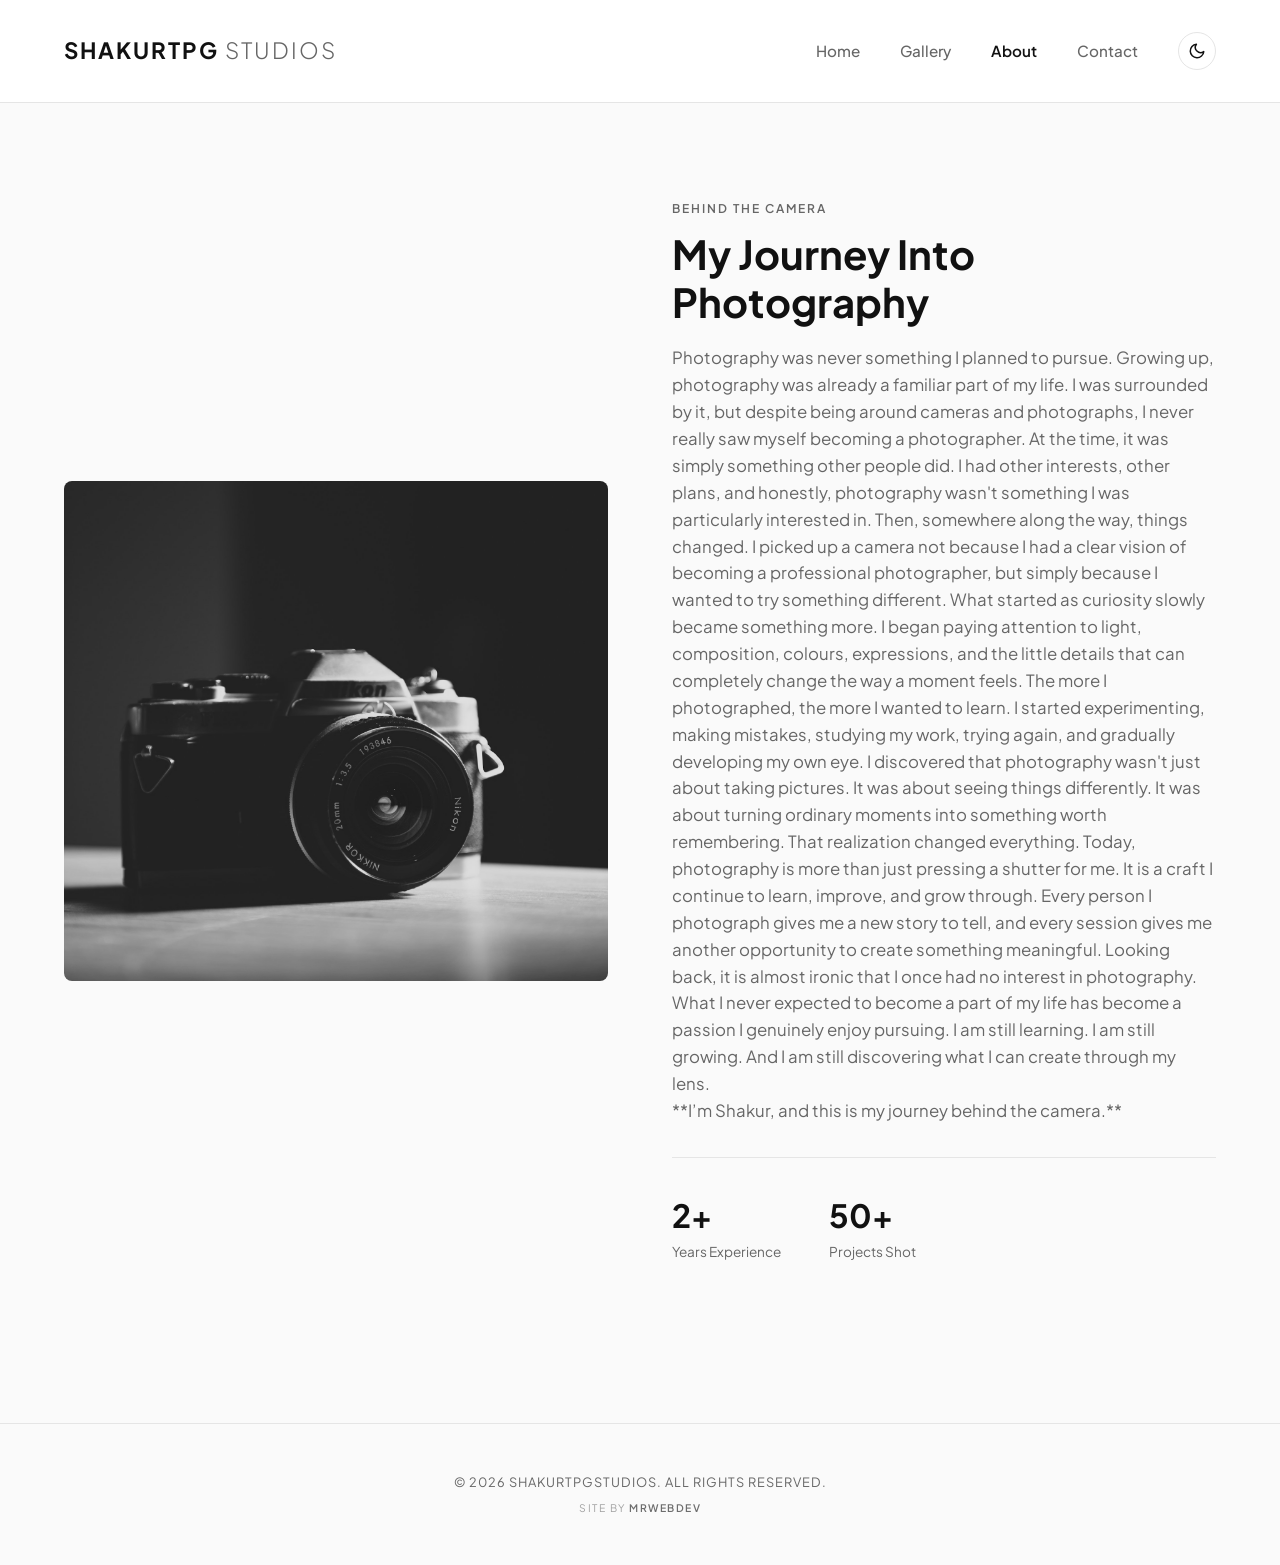
==== commit 6ecf4ba0: "Add developer credit to footer in about.html" ====
--- a/about.html
+++ b/about.html
@@ -87,6 +87,8 @@
 
     <footer>
         <p>&copy; 2026 SHAKURTPGSTUDIOS. ALL RIGHTS RESERVED.</p>
+        <p class="dev-credit">SITE BY <a href="https://webdevportfolio.github.io/Portfolio-" target="_blank" rel="noopener">MRWEBDEV</a></p>
+
     </footer>
     <script src="script.js"></script>
 </body>
